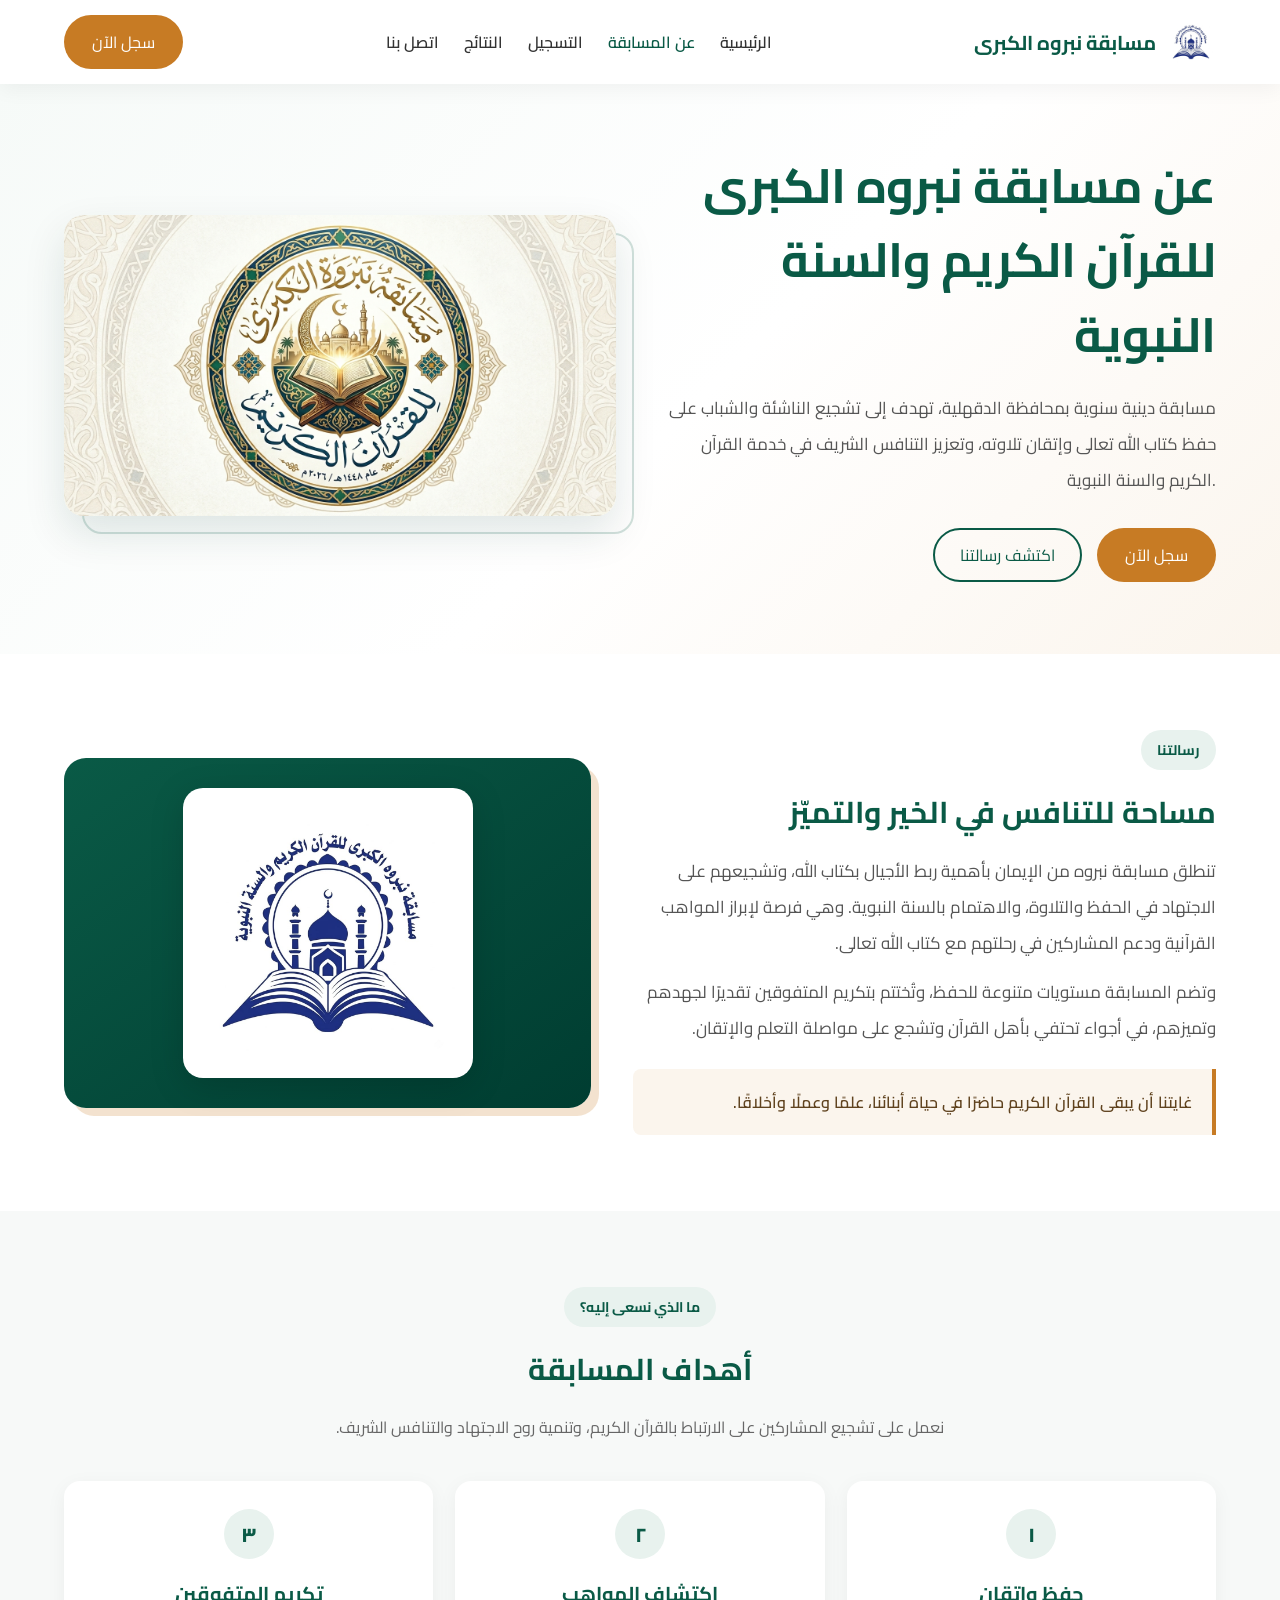
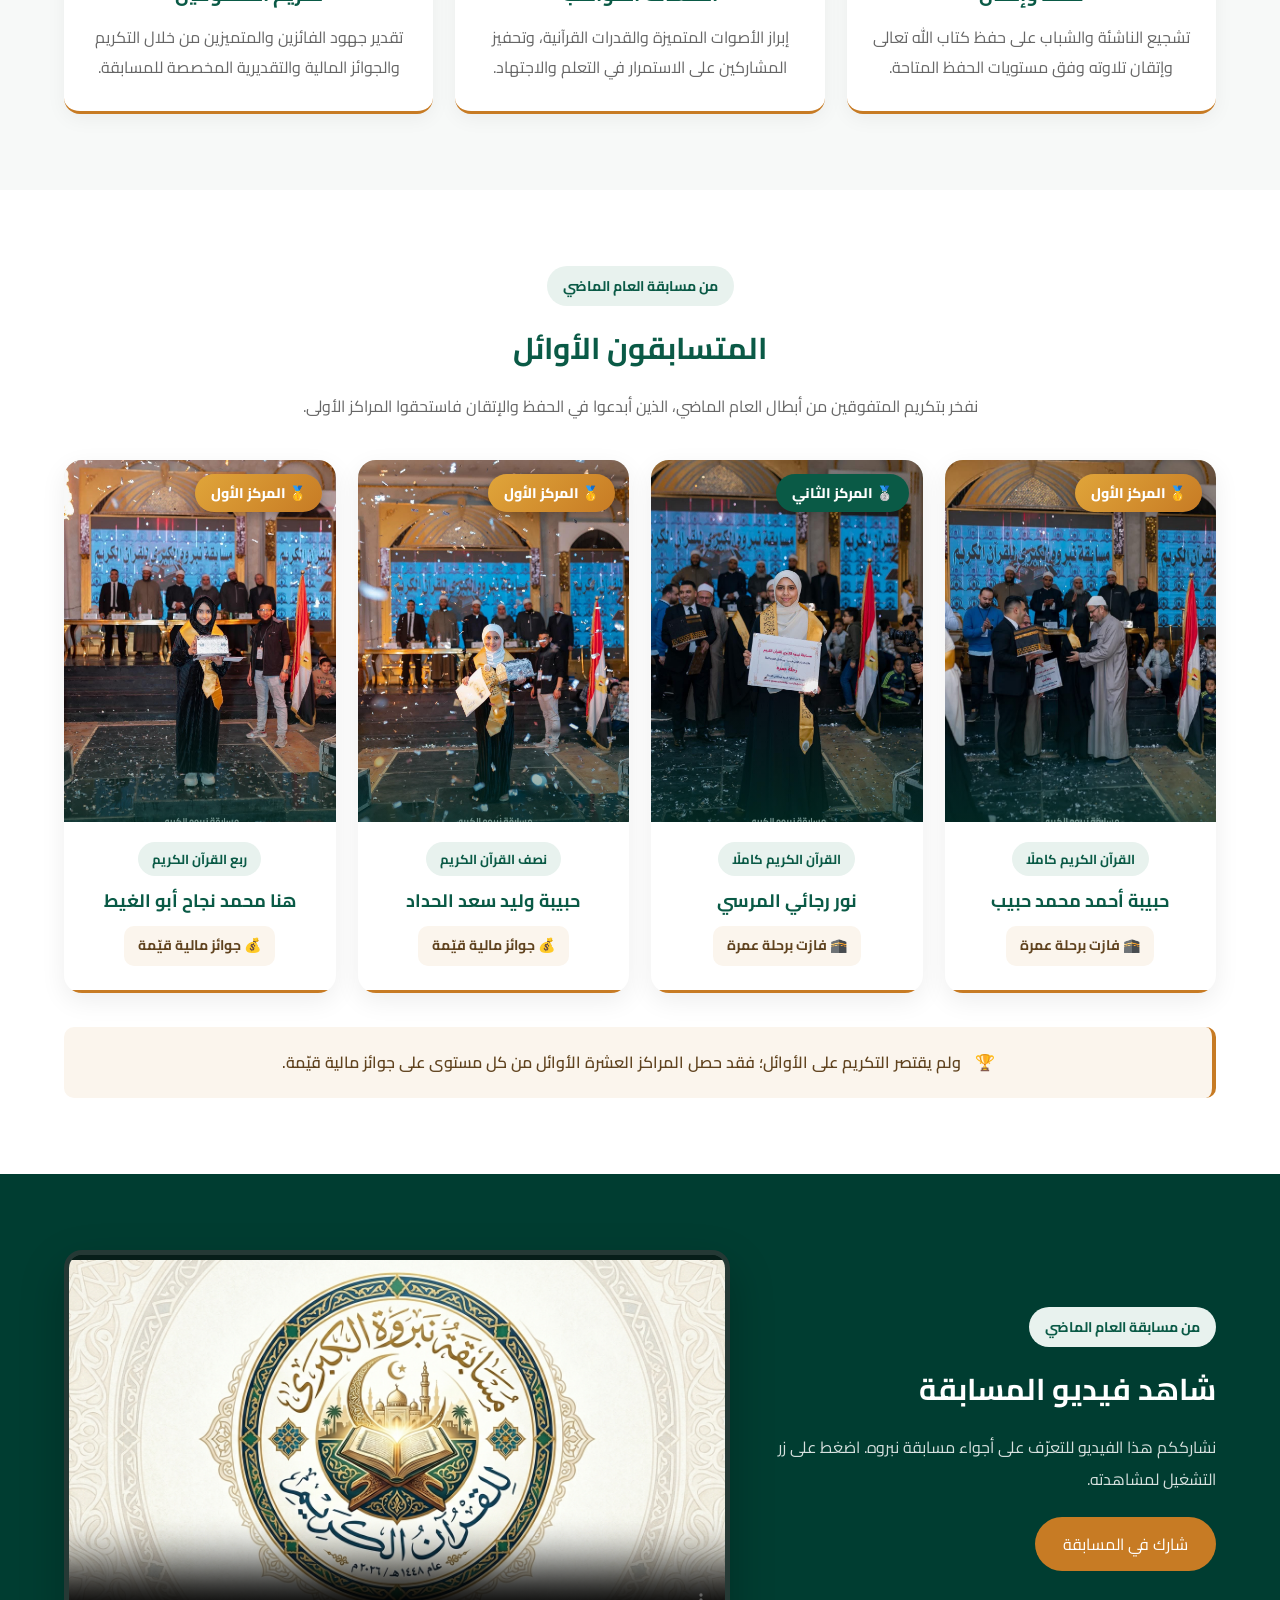
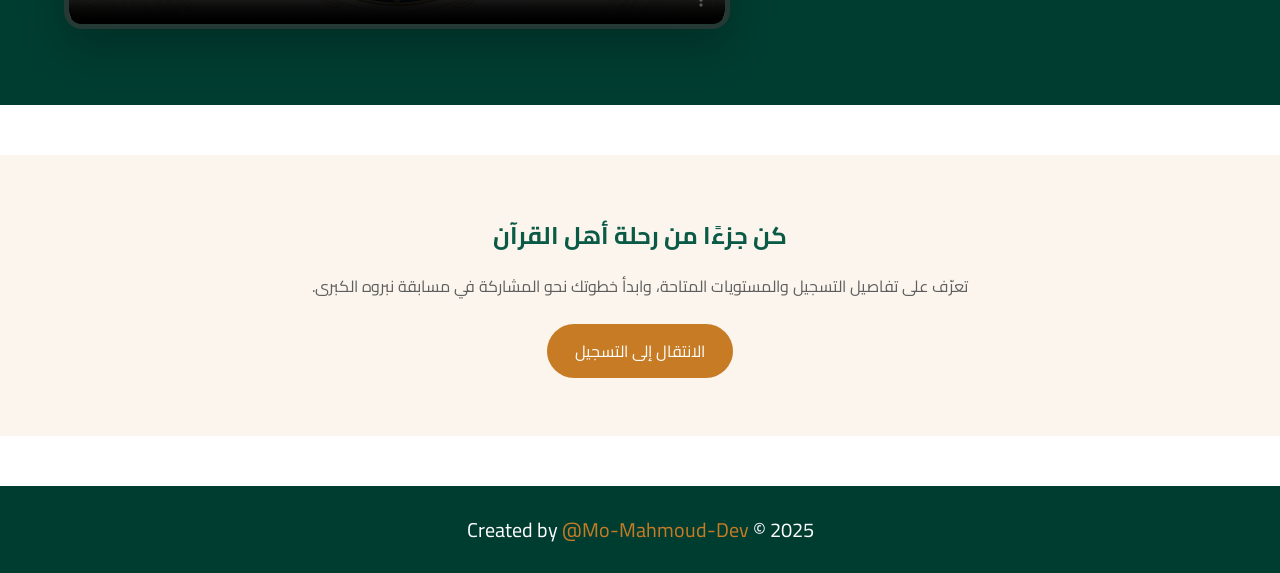
==== aboutUs.html @ 1db0201c "Upload Project Files" ====
<!DOCTYPE html>
<html lang="ar" dir="rtl">

<head>
    <meta charset="UTF-8">
    <meta name="viewport" content="width=device-width, initial-scale=1.0">
    <meta name="description" content="تعرّف على مسابقة نبروه الكبرى للقرآن الكريم والسنة النبوية، ورسالتها في تشجيع حفظ كتاب الله وإتقان تلاوته.">
    <meta name="keywords" content="مسابقة نبروه, القرآن الكريم, السنة النبوية, حفظ القرآن, الدقهلية">
    <meta name="robots" content="index, follow">
    <title>عن المسابقة | مسابقة نبروه الكبرى</title>

    <link rel="preconnect" href="https://fonts.googleapis.com">
    <link rel="preconnect" href="https://fonts.gstatic.com" crossorigin>
    <link href="https://fonts.googleapis.com/css2?family=Cairo:wght@300;400;600;700;800&display=swap" rel="stylesheet">
    <link rel="stylesheet" href="style.css">

    <!-- تنسيقات خاصة بصفحة عن المسابقة، مع الحفاظ على هوية الصفحة الرئيسية -->
    <style>
        .about-page-hero {
            padding: 68px 0 72px;
            background: linear-gradient(135deg, #f6faf8 0%, #ffffff 55%, #fbf5ed 100%);
            overflow: hidden;
        }

        .about-page-hero .hero-content {
            gap: 48px;
        }

        .about-page-hero .hero-image {
            position: relative;
        }

        .about-page-hero .hero-image::before {
            content: "";
            position: absolute;
            inset: 18px -18px -18px 18px;
            border: 2px solid rgba(10, 90, 70, .18);
            border-radius: 20px;
            z-index: 0;
        }

        .about-page-hero .hero-image img {
            position: relative;
            z-index: 1;
            display: block;
            max-height: 430px;
            object-fit: cover;
            box-shadow: 0 18px 42px rgba(0, 61, 49, .12);
        }

        .eyebrow {
            display: inline-block;
            margin-bottom: 14px;
            padding: 7px 16px;
            border-radius: 50px;
            color: #0a5a46;
            background: #e8f2ee;
            font-size: 14px;
            font-weight: 700;
        }

        .about-page-hero .hero-text h1 {
            line-height: 1.55;
        }

        .about-page-hero .hero-text p,
        .story-copy p {
            color: #555;
            line-height: 2.1;
            font-size: 17px;
        }

        .page-section {
            padding: 76px 0;
        }

        .page-section.soft-bg {
            background: #f7f9f8;
        }

        .section-heading {
            max-width: 760px;
            margin: 0 auto 38px;
            text-align: center;
        }

        .section-heading h2,
        .story-copy h2,
        .video-copy h2 {
            margin-bottom: 14px;
            color: #0a5a46;
            font-size: 30px;
        }

        .section-heading p {
            line-height: 2;
            color: #666;
        }

        .story-layout {
            display: grid;
            grid-template-columns: 1.05fr .95fr;
            gap: 42px;
            align-items: center;
        }

        .story-copy p + p {
            margin-top: 14px;
        }

        .story-quote {
            margin-top: 22px;
            padding: 18px 20px;
            border-right: 4px solid #c77b24;
            border-radius: 8px 0 0 8px;
            background: #fbf5ed;
            color: #60431f;
            line-height: 1.9;
            font-weight: 600;
        }

        .story-mark {
            min-height: 300px;
            display: flex;
            align-items: center;
            justify-content: center;
            padding: 30px;
            border-radius: 22px;
            background: linear-gradient(145deg, #0a5a46, #003d31);
            box-shadow: 8px 8px 0 rgba(199, 123, 36, .22);
            text-align: center;
        }

        .story-mark img {
            width: min(100%, 290px);
            max-height: 290px;
            object-fit: contain;
            border-radius: 20px;
            filter: drop-shadow(0 8px 16px rgba(0, 0, 0, .15));
        }

        .about-values {
            display: grid;
            grid-template-columns: repeat(3, minmax(0, 1fr));
            gap: 22px;
        }

        .about-value-card {
            height: 100%;
            padding: 28px 24px;
            border-radius: 16px;
            background: #fff;
            box-shadow: 0 5px 20px rgba(0, 0, 0, .05);
            border-bottom: 3px solid #c77b24;
            text-align: center;
        }

        .value-number {
            display: inline-flex;
            width: 50px;
            height: 50px;
            align-items: center;
            justify-content: center;
            margin-bottom: 16px;
            border-radius: 50%;
            background: #e8f2ee;
            color: #0a5a46;
            font-size: 20px;
            font-weight: 800;
        }

        .about-value-card h3 {
            margin-bottom: 10px;
            color: #0a5a46;
            font-size: 20px;
        }

        .about-value-card p {
            color: #666;
            line-height: 1.9;
        }

        .video-section {
            margin-bottom: 50px;
            background: #003d31;
            color: #fff;
        }

        .video-layout {
            display: grid;
            grid-template-columns: .8fr 1.2fr;
            align-items: center;
            gap: 42px;
        }

        .video-copy h2 {
            color: #fff;
        }

        .video-copy p {
            color: rgba(255, 255, 255, .84);
            line-height: 2;
            margin-bottom: 22px;
        }

        .video-frame {
            overflow: hidden;
            border: 5px solid rgba(255, 255, 255, .12);
            border-radius: 18px;
            background: #071e19;
            box-shadow: 0 18px 45px rgba(0, 0, 0, .24);
        }

        .video-frame video {
            display: block;
            width: 100%;
            aspect-ratio: 16 / 9;
            object-fit: contain;
            background: #071e19;
        }

        .about-cta {
            padding: 58px 0;
            text-align: center;
            background: #fbf5ed;
        }

        .about-cta h2 {
            color: #0a5a46;
            margin-bottom: 12px;
        }

        .about-cta p {
            margin: 0 auto 22px;
            max-width: 700px;
            color: #5e5e5e;
            line-height: 2;
        }

        .about-cta .btn {
            border: 0;
        }

        .nav-links a[aria-current="page"] {
            color: #0a5a46;
        }

        /* ===== المتسابقون الأوائل ===== */
        .winners-grid {
            display: grid;
            grid-template-columns: repeat(4, minmax(0, 1fr));
            gap: 22px;
        }

        .winner-card {
            position: relative;
            display: flex;
            flex-direction: column;
            overflow: hidden;
            border-radius: 18px;
            background: #fff;
            box-shadow: 0 8px 26px rgba(0, 0, 0, .07);
            transition: transform .25s ease, box-shadow .25s ease;
        }

        .winner-card:hover {
            transform: translateY(-6px);
            box-shadow: 0 16px 36px rgba(0, 61, 49, .16);
        }

        .winner-photo {
            position: relative;
            aspect-ratio: 3 / 4;
            overflow: hidden;
            background: #e8f2ee;
        }

        .winner-photo img {
            width: 100%;
            height: 100%;
            object-fit: cover;
            object-position: center 35%;
            display: block;
            transition: transform .5s ease;
        }

        .winner-card:hover .winner-photo img {
            transform: scale(1.04);
        }

        .winner-photo::after {
            content: "";
            position: absolute;
            inset: auto 0 0 0;
            height: 35%;
            background: linear-gradient(to top, rgba(0, 61, 49, .55), transparent);
            pointer-events: none;
        }

        .winner-rank {
            position: absolute;
            top: 14px;
            right: 14px;
            z-index: 2;
            padding: 6px 16px;
            border-radius: 50px;
            background: #c77b24;
            color: #fff;
            font-size: 14px;
            font-weight: 800;
            box-shadow: 0 4px 12px rgba(0, 0, 0, .25);
        }

        .winner-card.is-first .winner-rank {
            background: linear-gradient(135deg, #e0a53a, #c77b24);
        }

        .winner-card.is-second .winner-rank {
            background: #0a5a46;
        }

        .winner-body {
            flex: 1;
            display: flex;
            flex-direction: column;
            align-items: center;
            gap: 10px;
            padding: 20px 16px 24px;
            text-align: center;
            border-bottom: 3px solid #c77b24;
        }

        .winner-level {
            padding: 5px 14px;
            border-radius: 50px;
            background: #e8f2ee;
            color: #0a5a46;
            font-size: 13px;
            font-weight: 700;
        }

        .winner-body h3 {
            color: #0a5a46;
            font-size: 18px;
            line-height: 1.7;
        }

        .winner-prize {
            margin-top: auto;
            padding: 8px 14px;
            border-radius: 10px;
            background: #fbf5ed;
            color: #60431f;
            font-size: 14px;
            font-weight: 700;
            line-height: 1.7;
        }

        .winners-note {
            display: flex;
            align-items: center;
            justify-content: center;
            gap: 14px;
            margin-top: 34px;
            padding: 20px 24px;
            border-right: 4px solid #c77b24;
            border-radius: 10px;
            background: #fbf5ed;
            color: #60431f;
            font-weight: 600;
            line-height: 1.9;
            text-align: center;
        }

        @media (max-width: 1100px) {
            .winners-grid {
                grid-template-columns: repeat(2, minmax(0, 1fr));
            }
        }

        @media (max-width: 576px) {
            .winners-grid {
                grid-template-columns: 1fr;
                max-width: 360px;
                margin: 0 auto;
            }
        }

        @media (max-width: 992px) {
            .about-page-hero .hero-content,
            .story-layout,
            .video-layout {
                grid-template-columns: 1fr;
            }

            .about-page-hero .hero-image {
                width: min(100%, 650px);
                margin: 0 auto;
            }

            .about-page-hero .hero-text {
                text-align: center;
            }

            .about-page-hero .buttons {
                justify-content: center;
            }

            .story-mark {
                min-height: 250px;
            }

            .video-layout {
                gap: 28px;
            }

            .video-copy {
                text-align: center;
            }
        }

        @media (max-width: 768px) {
            .page-section,
            .about-page-hero {
                padding: 48px 0;
            }

            .about-values {
                grid-template-columns: 1fr;
            }

            .section-heading h2,
            .story-copy h2,
            .video-copy h2 {
                font-size: 26px;
            }

            .about-page-hero .hero-image::before {
                inset: 10px -10px -10px 10px;
            }
        }

        @media (max-width: 576px) {
            .about-page-hero .hero-text h1 {
                font-size: 29px;
            }

            .about-page-hero .hero-text p,
            .story-copy p,
            .video-copy p {
                font-size: 15px;
            }

            .story-mark {
                min-height: 210px;
                padding: 20px;
            }

            .video-frame {
                border-width: 3px;
                border-radius: 12px;
            }
        }
    </style>
</head>

<body>
    <header>
        <nav class="container" aria-label="القائمة الرئيسية">
            <div class="logo">
                <img src="images/MainLogo.png" alt="شعار مسابقة نبروه">
                <h1>مسابقة نبروه الكبرى</h1>
            </div>

            <button class="menu-toggle" id="menuToggle" aria-label="فتح القائمة" aria-expanded="false" aria-controls="navLinks" type="button">
                <span></span>
                <span></span>
                <span></span>
            </button>

            <ul class="nav-links" id="navLinks">
                <li><a href="index.html">الرئيسية</a></li>
                <li><a href="aboutUs.html" aria-current="page">عن المسابقة</a></li>
                <li><a href="index.html#register">التسجيل</a></li>
                <li><a href="Competition-results.html">النتائج</a></li>
                <li><a href="tel:01036791994">اتصل بنا</a></li>
                <li class="mobile-btn-container"><a href="index.html#register" class="btn">سجل الآن</a></li>
            </ul>

            <a href="index.html#register" class="btn desktop-btn">سجل الآن</a>
        </nav>
    </header>

    <main>
        <section class="hero about-page-hero">
            <div class="container hero-content">
                <div class="hero-image">
                    <img src="images/Logo.png" alt="شعار مسابقة نبروه الكبرى للقرآن الكريم والسنة النبوية">
                </div>
                <div class="hero-text">
                    <h1>عن مسابقة نبروه الكبرى للقرآن الكريم والسنة النبوية</h1>
                    <p>
                        مسابقة دينية سنوية بمحافظة الدقهلية، تهدف إلى تشجيع الناشئة والشباب على حفظ كتاب الله تعالى
                        وإتقان تلاوته، وتعزيز التنافس الشريف في خدمة القرآن الكريم والسنة النبوية.
                    </p>
                    <div class="buttons">
                        <a href="index.html#register" class="btn">سجل الآن</a>
                        <a href="#our-message" class="btn-outline">اكتشف رسالتنا</a>
                    </div>
                </div>
            </div>
        </section>

        <section class="page-section" id="our-message">
            <div class="container story-layout">
                <div class="story-copy">
                    <span class="eyebrow">رسالتنا</span>
                    <h2>مساحة للتنافس في الخير والتميّز</h2>
                    <p>
                        تنطلق مسابقة نبروه من الإيمان بأهمية ربط الأجيال بكتاب الله، وتشجيعهم على الاجتهاد في الحفظ
                        والتلاوة، والاهتمام بالسنة النبوية. وهي فرصة لإبراز المواهب القرآنية ودعم المشاركين في رحلتهم
                        مع كتاب الله تعالى.
                    </p>
                    <p>
                        وتضم المسابقة مستويات متنوعة للحفظ، وتُختتم بتكريم المتفوقين تقديرًا لجهدهم وتميزهم، في أجواء
                        تحتفي بأهل القرآن وتشجع على مواصلة التعلم والإتقان.
                    </p>
                    <div class="story-quote">
                        غايتنا أن يبقى القرآن الكريم حاضرًا في حياة أبنائنا، علمًا وعملًا وأخلاقًا.
                    </div>
                </div>
                <div class="story-mark">
                    <img src="images/MainLogo.png" alt="الشعار الرسمي لمسابقة نبروه">
                </div>
            </div>
        </section>

        <section class="page-section soft-bg">
            <div class="container">
                <div class="section-heading">
                    <span class="eyebrow">ما الذي نسعى إليه؟</span>
                    <h2>أهداف المسابقة</h2>
                    <p>نعمل على تشجيع المشاركين على الارتباط بالقرآن الكريم، وتنمية روح الاجتهاد والتنافس الشريف.</p>
                </div>

                <div class="about-values">
                    <article class="about-value-card">
                        <span class="value-number">١</span>
                        <h3>حفظ وإتقان</h3>
                        <p>تشجيع الناشئة والشباب على حفظ كتاب الله تعالى وإتقان تلاوته وفق مستويات الحفظ المتاحة.</p>
                    </article>
                    <article class="about-value-card">
                        <span class="value-number">٢</span>
                        <h3>اكتشاف المواهب</h3>
                        <p>إبراز الأصوات المتميزة والقدرات القرآنية، وتحفيز المشاركين على الاستمرار في التعلم والاجتهاد.</p>
                    </article>
                    <article class="about-value-card">
                        <span class="value-number">٣</span>
                        <h3>تكريم المتفوقين</h3>
                        <p>تقدير جهود الفائزين والمتميزين من خلال التكريم والجوائز المالية والتقديرية المخصصة للمسابقة.</p>
                    </article>
                </div>
            </div>
        </section>

        <section class="page-section" id="winners">
            <div class="container">
                <div class="section-heading">
                    <span class="eyebrow">من مسابقة العام الماضي</span>
                    <h2>المتسابقون الأوائل</h2>
                    <p>نفخر بتكريم المتفوقين من أبطال العام الماضي، الذين أبدعوا في الحفظ والإتقان فاستحقوا المراكز الأولى.</p>
                </div>

                <div class="winners-grid">
                    <article class="winner-card is-first">
                        <div class="winner-photo">
                            <span class="winner-rank">🥇 المركز الأول</span>
                            <img src="images/FirstInFull.png" alt="حبيبة أحمد محمد حبيب - المركز الأول في مستوى القرآن الكريم كاملًا" loading="lazy">
                        </div>
                        <div class="winner-body">
                            <span class="winner-level">القرآن الكريم كاملًا</span>
                            <h3>حبيبة أحمد محمد حبيب</h3>
                            <span class="winner-prize">🕋 فازت برحلة عمرة</span>
                        </div>
                    </article>
                    <article class="winner-card is-second">
                        <div class="winner-photo">
                            <span class="winner-rank">🥈 المركز الثاني</span>
                            <img src="images/SecondInFull.png" alt="نور رجائي المرسي - المركز الثاني في مستوى القرآن الكريم كاملًا" loading="lazy">
                        </div>
                        <div class="winner-body">
                            <span class="winner-level">القرآن الكريم كاملًا</span>
                            <h3>نور رجائي المرسي</h3>
                            <span class="winner-prize">🕋 فازت برحلة عمرة</span>
                        </div>
                    </article>
                    <article class="winner-card is-first">
                        <div class="winner-photo">
                            <span class="winner-rank">🥇 المركز الأول</span>
                            <img src="images/FirstInHalf.png" alt="حبيبة وليد سعد الحداد - المركز الأول في مستوى نصف القرآن الكريم" loading="lazy">
                        </div>
                        <div class="winner-body">
                            <span class="winner-level">نصف القرآن الكريم</span>
                            <h3>حبيبة وليد سعد الحداد</h3>
                            <span class="winner-prize">💰 جوائز مالية قيّمة</span>
                        </div>
                    </article>
                    <article class="winner-card is-first">
                        <div class="winner-photo">
                            <span class="winner-rank">🥇 المركز الأول</span>
                            <img src="images/FirstInQuarter.png" alt="هنا محمد نجاح أبو الغيط - المركز الأول في مستوى ربع القرآن الكريم" loading="lazy">
                        </div>
                        <div class="winner-body">
                            <span class="winner-level">ربع القرآن الكريم</span>
                            <h3>هنا محمد نجاح أبو الغيط</h3>
                            <span class="winner-prize">💰 جوائز مالية قيّمة</span>
                        </div>
                    </article>
                </div>

                <div class="winners-note">
                    <span>🏆</span>
                    <span>ولم يقتصر التكريم على الأوائل؛ فقد حصل المراكز العشرة الأوائل من كل مستوى على جوائز مالية قيّمة.</span>
                </div>
            </div>
        </section>

        <section class="page-section video-section" id="video">
            <div class="container video-layout">
                <div class="video-copy">
                    <span class="eyebrow">من مسابقة العام الماضي</span>
                    <h2>شاهد فيديو المسابقة</h2>
                    <p>
                        نشارككم هذا الفيديو للتعرّف على أجواء مسابقة نبروه. اضغط على زر التشغيل لمشاهدته.
                    </p>
                    <a href="index.html#register" class="btn">شارك في المسابقة</a>
                </div>
                <div class="video-frame">
                    <video controls preload="metadata" playsinline poster="images/Logo.png" aria-label="فيديو مسابقة نبروه للقرآن الكريم والسنة النبوية">
                        <source src="images/TheFirstYear.mp4" type="video/mp4">
                        المتصفح الخاص بك لا يدعم تشغيل الفيديو. يمكنك فتح الملف مباشرة من
                        <a href="images/TheFirstYear.mp4">هذا الرابط</a>.
                    </video>
                </div>
            </div>
        </section>

        <section class="about-cta">
            <div class="container">
                <h2>كن جزءًا من رحلة أهل القرآن</h2>
                <p>تعرّف على تفاصيل التسجيل والمستويات المتاحة، وابدأ خطوتك نحو المشاركة في مسابقة نبروه الكبرى.</p>
                <a href="index.html#register" class="btn">الانتقال إلى التسجيل</a>
            </div>
        </section>
    </main>

    <footer>
        <div class="container">
            <p>Created by <a href="https://github.com/Mo-Mahmoud-Dev">@Mo-Mahmoud-Dev</a> © 2025</p>
        </div>
    </footer>

    <script>
        // قائمة الموبايل لهذه الصفحة.
        (function () {
            const menuToggle = document.getElementById('menuToggle');
            const navLinks = document.getElementById('navLinks');
            if (!menuToggle || !navLinks) return;

            menuToggle.addEventListener('click', function () {
                const isOpen = navLinks.classList.toggle('active');
                menuToggle.setAttribute('aria-expanded', String(isOpen));
                menuToggle.setAttribute('aria-label', isOpen ? 'إغلاق القائمة' : 'فتح القائمة');
            });

            navLinks.querySelectorAll('a').forEach(function (link) {
                link.addEventListener('click', function () {
                    navLinks.classList.remove('active');
                    menuToggle.setAttribute('aria-expanded', 'false');
                    menuToggle.setAttribute('aria-label', 'فتح القائمة');
                });
            });
        })();
    </script>
</body>

</html>
---- style.css ----
* {
    margin: 0;
    padding: 0;
    box-sizing: border-box;
    font-family: 'Cairo', sans-serif;
}

html {
    scroll-behavior: smooth;
    scroll-padding-top: 80px;
}

img {
    max-width: 100%;
    height: auto;
}

body {
    padding-top: 80px;
    overflow-x: hidden;
}

header {
    background: #fff;
    padding: 15px 0;
    box-shadow: 0 5px 20px rgba(0, 0, 0, .05);
    position: fixed;
    top: 0;
    left: 0;
    width: 100%;
    z-index: 1000;
}

.mobile-btn-container {
    display: none;
}

.menu-toggle {
    display: none;
    flex-direction: column;
    gap: 5px;
    background: transparent;
    border: none;
    cursor: pointer;
    padding: 5px;
    z-index: 1001;
}

.menu-toggle span {
    display: block;
    width: 25px;
    height: 3px;
    background-color: #0a5a46;
    border-radius: 3px;
    transition: 0.3s;
}

.container {
    width: 90%;
    max-width: 1200px;
    margin: auto;
}


nav {
    display: flex;
    justify-content: space-between;
    align-items: center;
}

.logo {
    display: flex;
    align-items: center;
    gap: 10px;
}

.logo img {
    width: 50px;
    height: 50px;
    border-radius: 50%;
}

.logo h1 {
    font-size: 20px;
    color: #0a5a46;
    font-weight: 700;
}

.nav-links {
    display: flex;
    gap: 25px;
    list-style: none;
}

.nav-links a {
    text-decoration: none;
    color: #333;
    font-weight: 600;
}

.btn {
    background: #c77b24;
    color: #fff;
    padding: 12px 28px;
    border-radius: 50px;
    text-decoration: none;
    display: inline-block;
}

.btn-outline {
    display: inline-block;
    border: 2px solid #0a5a46;
    padding: 10px 25px;
    border-radius: 50px;
    text-decoration: none;
    color: #0a5a46;
}

.hero {
    padding: 80px 0;
    direction: ltr;
}

.hero-content {
    display: grid;
    grid-template-columns: 1fr 1fr;
    gap: 50px;
    align-items: center;
    text-align: right;
}

.hero-image img {
    width: 100%;
    border-radius: 20px;
}

.hero-text h1 {
    font-size: 48px;
    color: #0a5a46;
    margin-bottom: 20px;
}

.hero-text p {
    line-height: 2;
    margin-bottom: 30px;
}

.buttons {
    display: flex;
    gap: 15px;
    flex-direction: row-reverse;
}

.about {
    padding: 80px 0;
}

.about h2 {
    text-align: center;
    margin-bottom: 15px;
    color: #0a5a46;
}

.section-desc {
    text-align: center;
    margin-bottom: 40px;
}

.cards {
    display: grid;
    grid-template-columns: repeat(3, 1fr);
    gap: 20px;
}

.card {
    background: #fff;
    padding: 30px;
    border-radius: 15px;
    text-align: center;
    box-shadow: 0 5px 20px rgba(0, 0, 0, .05);
}

.card h3 {
    margin-bottom: 15px;
    color: #0a5a46;
}

.register {
    padding: 80px 0;
}

.register-wrapper {
    display: grid;
    grid-template-columns: 1fr 1fr;
    background: #fff;
    border-radius: 20px;
    overflow: clip;
}

.register-image {
    width: fit-content;
    height: fit-content;
    position: sticky;
    top: 80px;
    z-index: 1;

}

.register-image img {
    width: 100%;
    height: 100%;
    object-fit: cover;
}

.register-form {
    padding: 40px;
}

.register-form h2 {
    margin-bottom: 25px;
    color: #0a5a46;
}

form {
    display: flex;
    flex-direction: column;
    gap: 15px;
}

input,
select {
    width: 100%;
    padding: 14px;
    border: 1px solid #ddd;
    border-radius: 8px;
    font-size: 16px;
    direction: rtl;
}

.file-input-label {
    margin-bottom: -8px;
    color: #0a5a46;
    font-size: 15px;
    font-weight: 700;
}

input[type="file"] {
    width: 100%;
    padding: 12px;
    border: 2px dashed #b7cfc7;
    border-radius: 12px;
    background: #f6faf8;
    color: #555;
    cursor: pointer;
    transition: border-color .2s ease, background-color .2s ease;
}

input[type="file"]:hover,
input[type="file"]:focus-visible {
    border-color: #0a5a46;
    background: #eef6f2;
}

input[type="file"]::file-selector-button {
    margin-inline-end: 12px;
    padding: 9px 16px;
    border: 0;
    border-radius: 8px;
    background: #0a5a46;
    color: #fff;
    font: inherit;
    font-weight: 600;
    cursor: pointer;
    transition: background-color .2s ease;
}

input[type="file"]::file-selector-button:hover {
    background: #064536;
}

button {
    background: #c77b24;
    color: white;
    border: none;
    padding: 15px;
    border-radius: 8px;
    cursor: pointer;
    font-size: 18px;
}

button:hover {
    opacity: .9;
}

footer {
    background: #003d31;
    color: white;
    padding: 25px;
    text-align: center;
    margin-top: 50px;
}

footer .container {
    display: flex;
    justify-content: center;
    align-items: center;
    gap: 5px;
}

footer .container p {
    font-size: 20px;
}

footer .container p a {
    color: #c77b24;
    text-decoration: none;
}

/** Responsive   */
@media (max-width: 1200px) {
    .nav-links {
        gap: 18px;
    }

    .hero-text h1 {
        font-size: 42px;
    }
}

@media (max-width: 992px) {
    .menu-toggle {
        display: flex;
    }

    .desktop-btn {
        display: none;
    }

    .mobile-btn-container {
        display: block;
        margin-top: 15px;
        margin-bottom: 10px;
    }

    .nav-links {
        flex-direction: column;
        position: absolute;
        top: 100%;
        left: 0;
        width: 100%;
        background: #fff;
        box-shadow: 0 10px 15px rgba(0, 0, 0, .05);
        gap: 0;
        text-align: center;
        max-height: 0;
        overflow: hidden;
        padding: 0 20px;
        transition: max-height .3s ease-in-out, padding .3s ease-in-out;
    }

    .nav-links.active {
        max-height: calc(100vh - 80px);
        overflow-y: auto;
        padding-top: 20px;
        padding-bottom: 20px;
    }

    .nav-links li {
        width: 100%;
    }

    .nav-links a {
        display: block;
        padding: 12px 0;
        font-size: 18px;
    }

    .hero,
    .about,
    .register {
        padding: 60px 0;
    }

    .hero-content,
    .register-wrapper {
        grid-template-columns: 1fr;
        gap: 30px;
    }

    .hero-text {
        text-align: center;
    }

    .hero-text h1 {
        font-size: 38px;
    }

    .buttons {
        justify-content: center;
    }

    .register-image img {
        height: 280px;
    }

    .cards {
        grid-template-columns: repeat(auto-fit, minmax(min(100%, 260px), 1fr));
    }
}

@media (max-width: 768px) {
    .cards {
        grid-template-columns: 1fr;
    }

    .desktop-btn {
        display: none;
    }

    .register-form {
        padding: 30px 25px;
    }

    .register-image {
    position: relative;
    top: 0%;
    right: 29%;
    z-index: 1;
    scale: 1.2;
}
}

@media (max-width: 576px) {
    body {
        padding-top: 70px;
    }

    html {
        scroll-padding-top: 70px;
    }

    header {
        padding: 10px 0;
    }

    .nav-links.active {
        max-height: calc(100vh - 70px);
    }

    .desktop-btn {
        display: none;
    }

    .logo img {
        width: 40px;
        height: 40px;
    }

    .logo h1 {
        font-size: 16px;
    }

    .hero,
    .about,
    .register {
        padding: 40px 0;
    }

    .hero-text h1 {
        font-size: 30px;
        margin-bottom: 15px;
    }

    .hero-text p {
        line-height: 1.8;
        margin-bottom: 20px;
    }

    .buttons {
        flex-direction: column;
    }

    .btn:not(.desktop-btn),
    .btn-outline {
        display: block;
        text-align: center;
    }

    .card {
        padding: 22px;
    }

    .register-form {
        padding: 25px 18px;
    }

    input[type="file"]::file-selector-button {
        display: block;
        margin: 0 0 8px;
    }

    footer {
        padding: 20px 15px;
        margin-top: 30px;
        font-size: 14px;
    }

    .register-image {
        position: relative;
        top: 0px;
        right: 10%;
        scale: 1.2;
    }
}
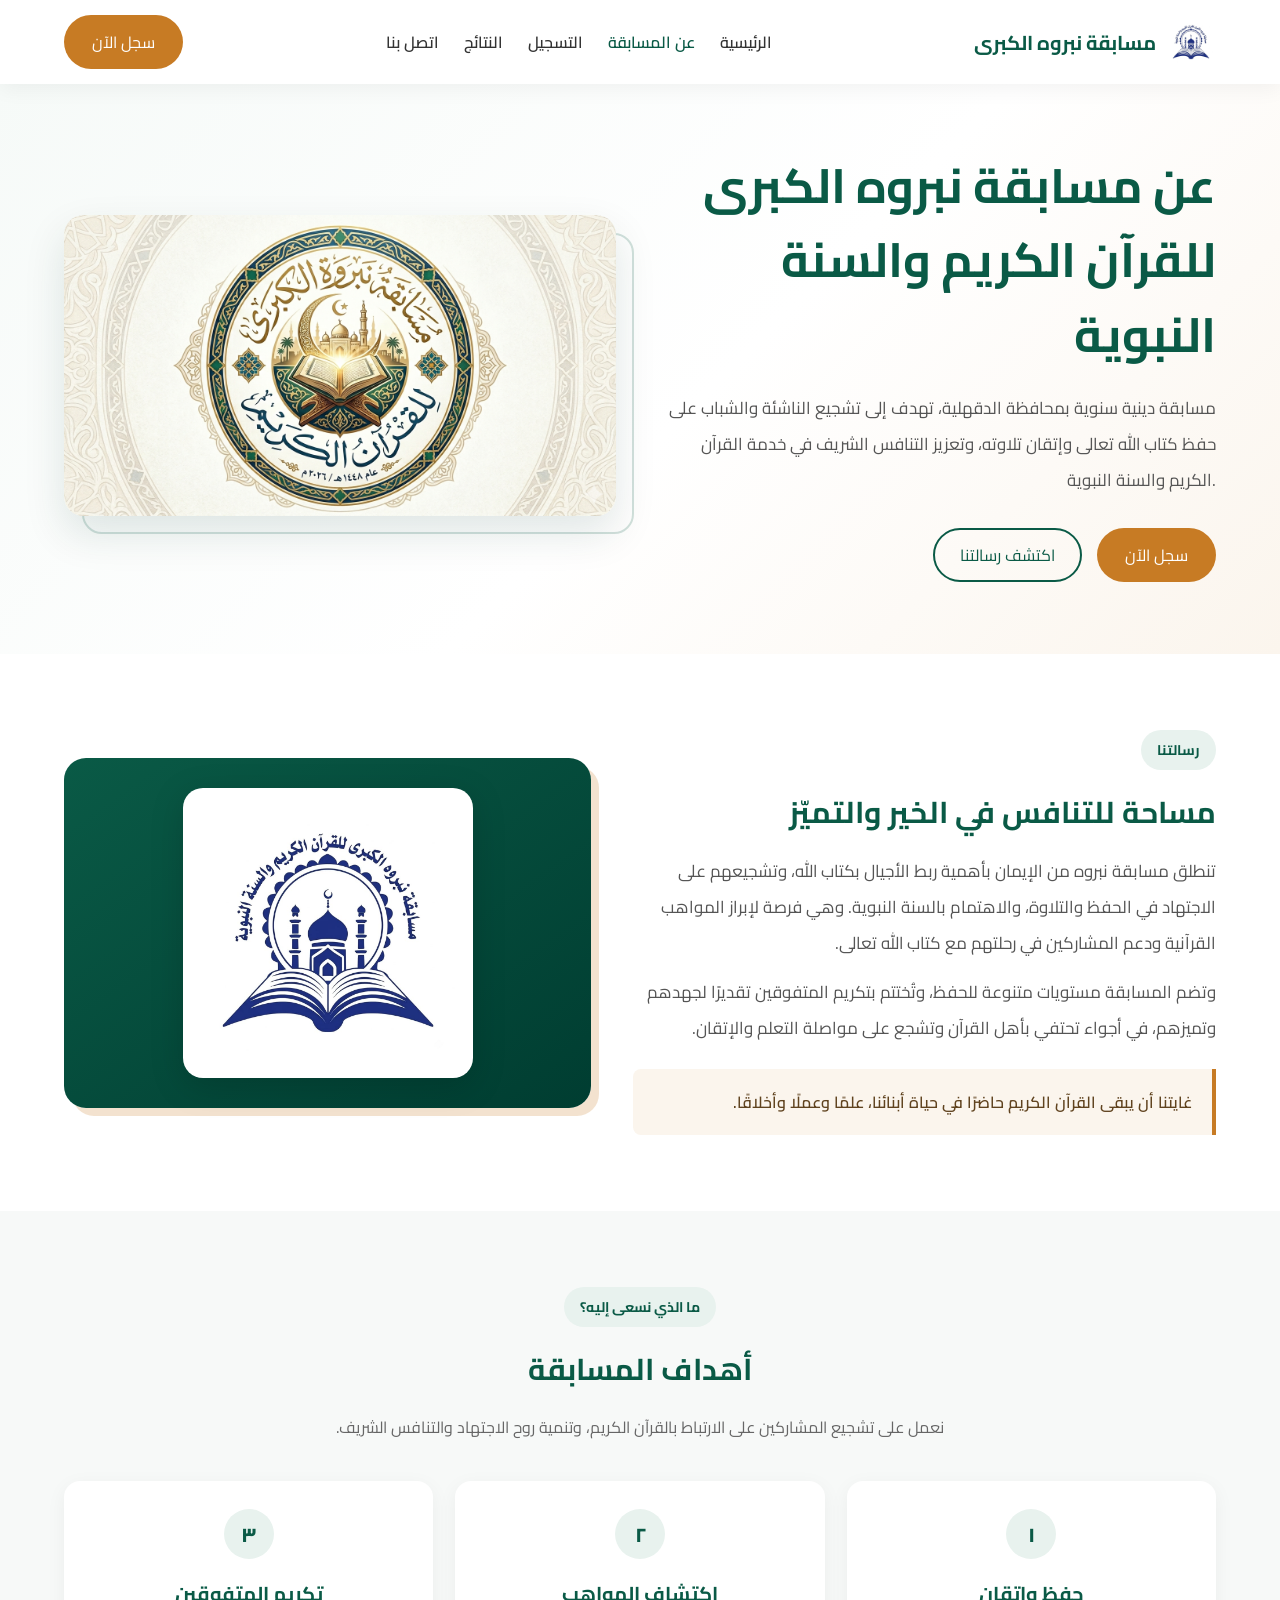
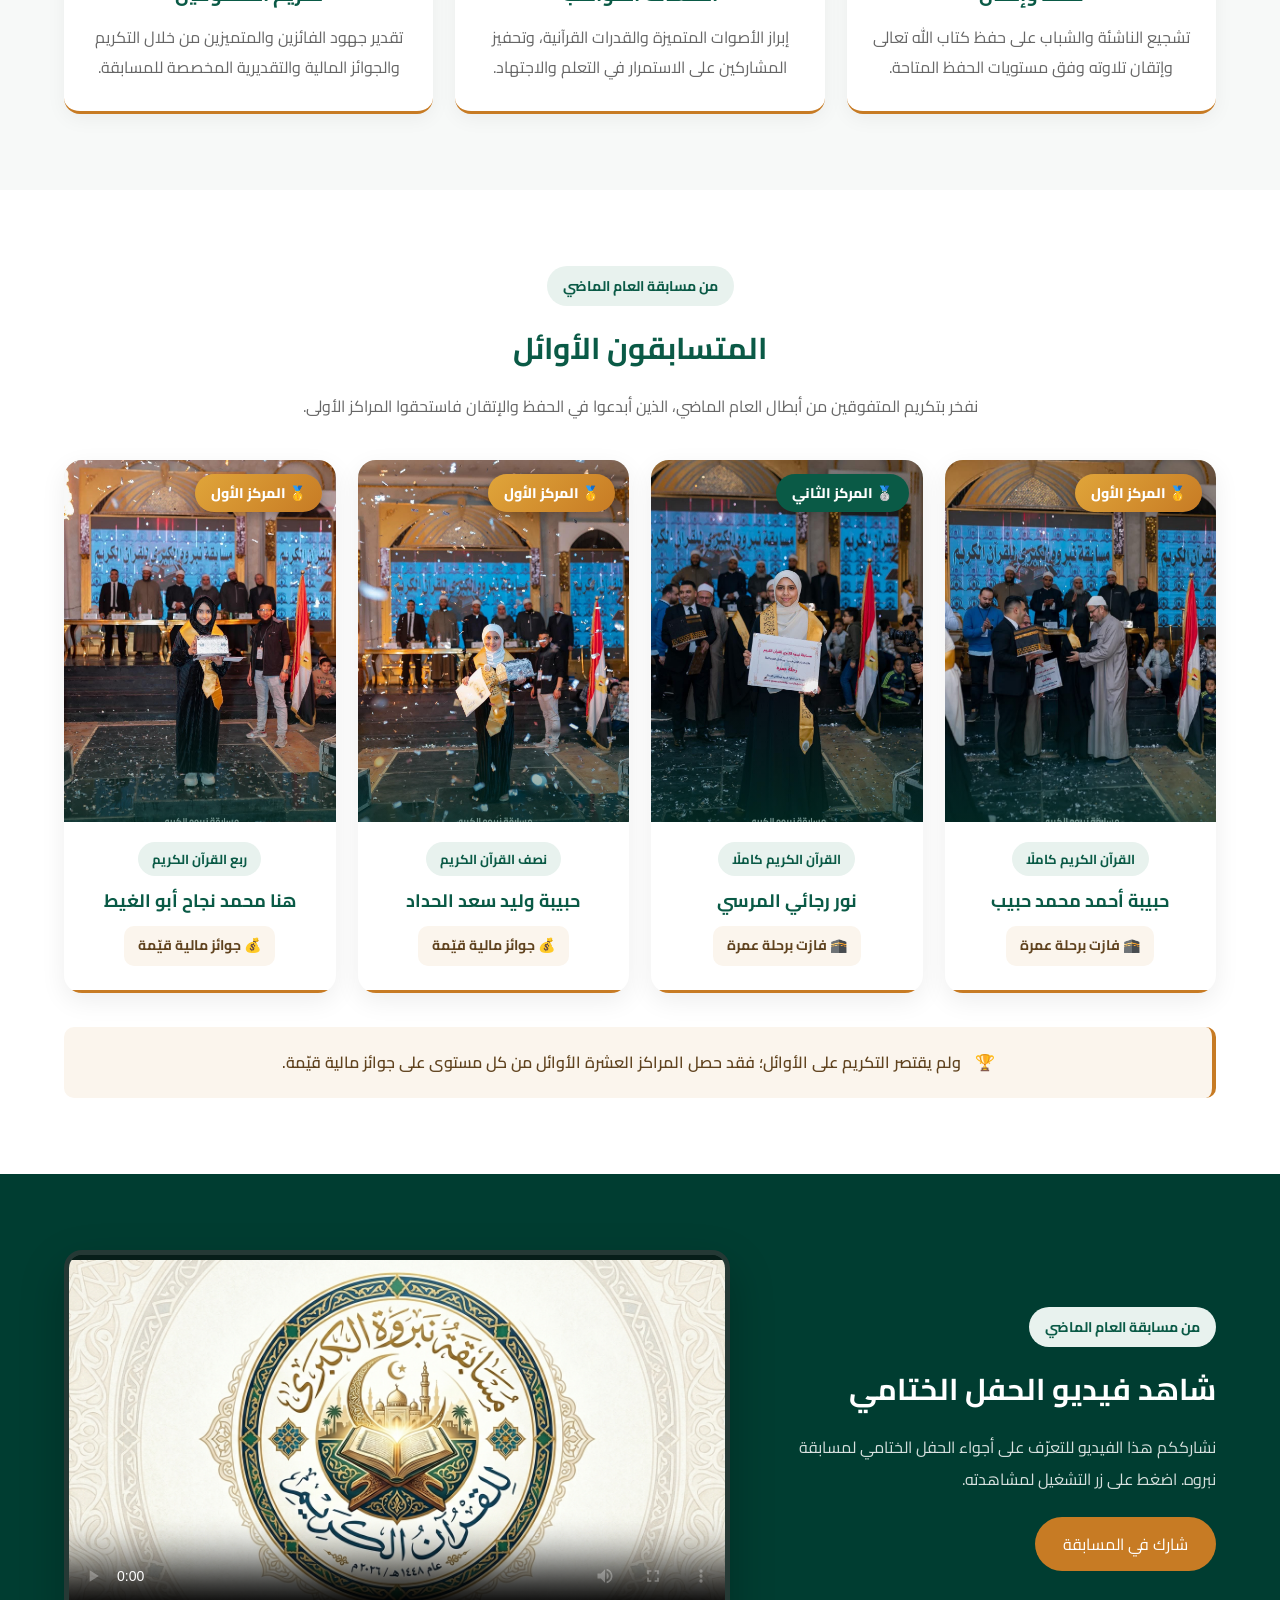
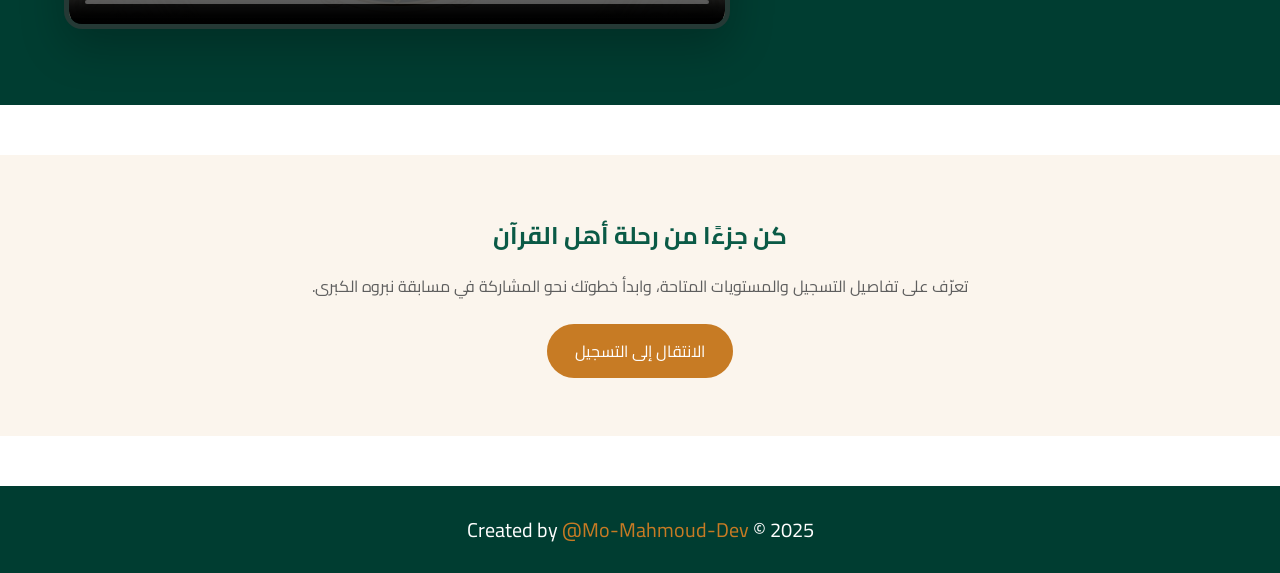
==== commit e0b0cc14: "Modify Project Files" ====
--- a/aboutUs.html
+++ b/aboutUs.html
@@ -629,9 +629,9 @@
             <div class="container video-layout">
                 <div class="video-copy">
                     <span class="eyebrow">من مسابقة العام الماضي</span>
-                    <h2>شاهد فيديو المسابقة</h2>
+                    <h2>شاهد فيديو الحفل الختامي</h2>
                     <p>
-                        نشارككم هذا الفيديو للتعرّف على أجواء مسابقة نبروه. اضغط على زر التشغيل لمشاهدته.
+                        نشارككم هذا الفيديو للتعرّف على أجواء الحفل الختامي لمسابقة نبروه. اضغط على زر التشغيل لمشاهدته.
                     </p>
                     <a href="index.html#register" class="btn">شارك في المسابقة</a>
                 </div>
